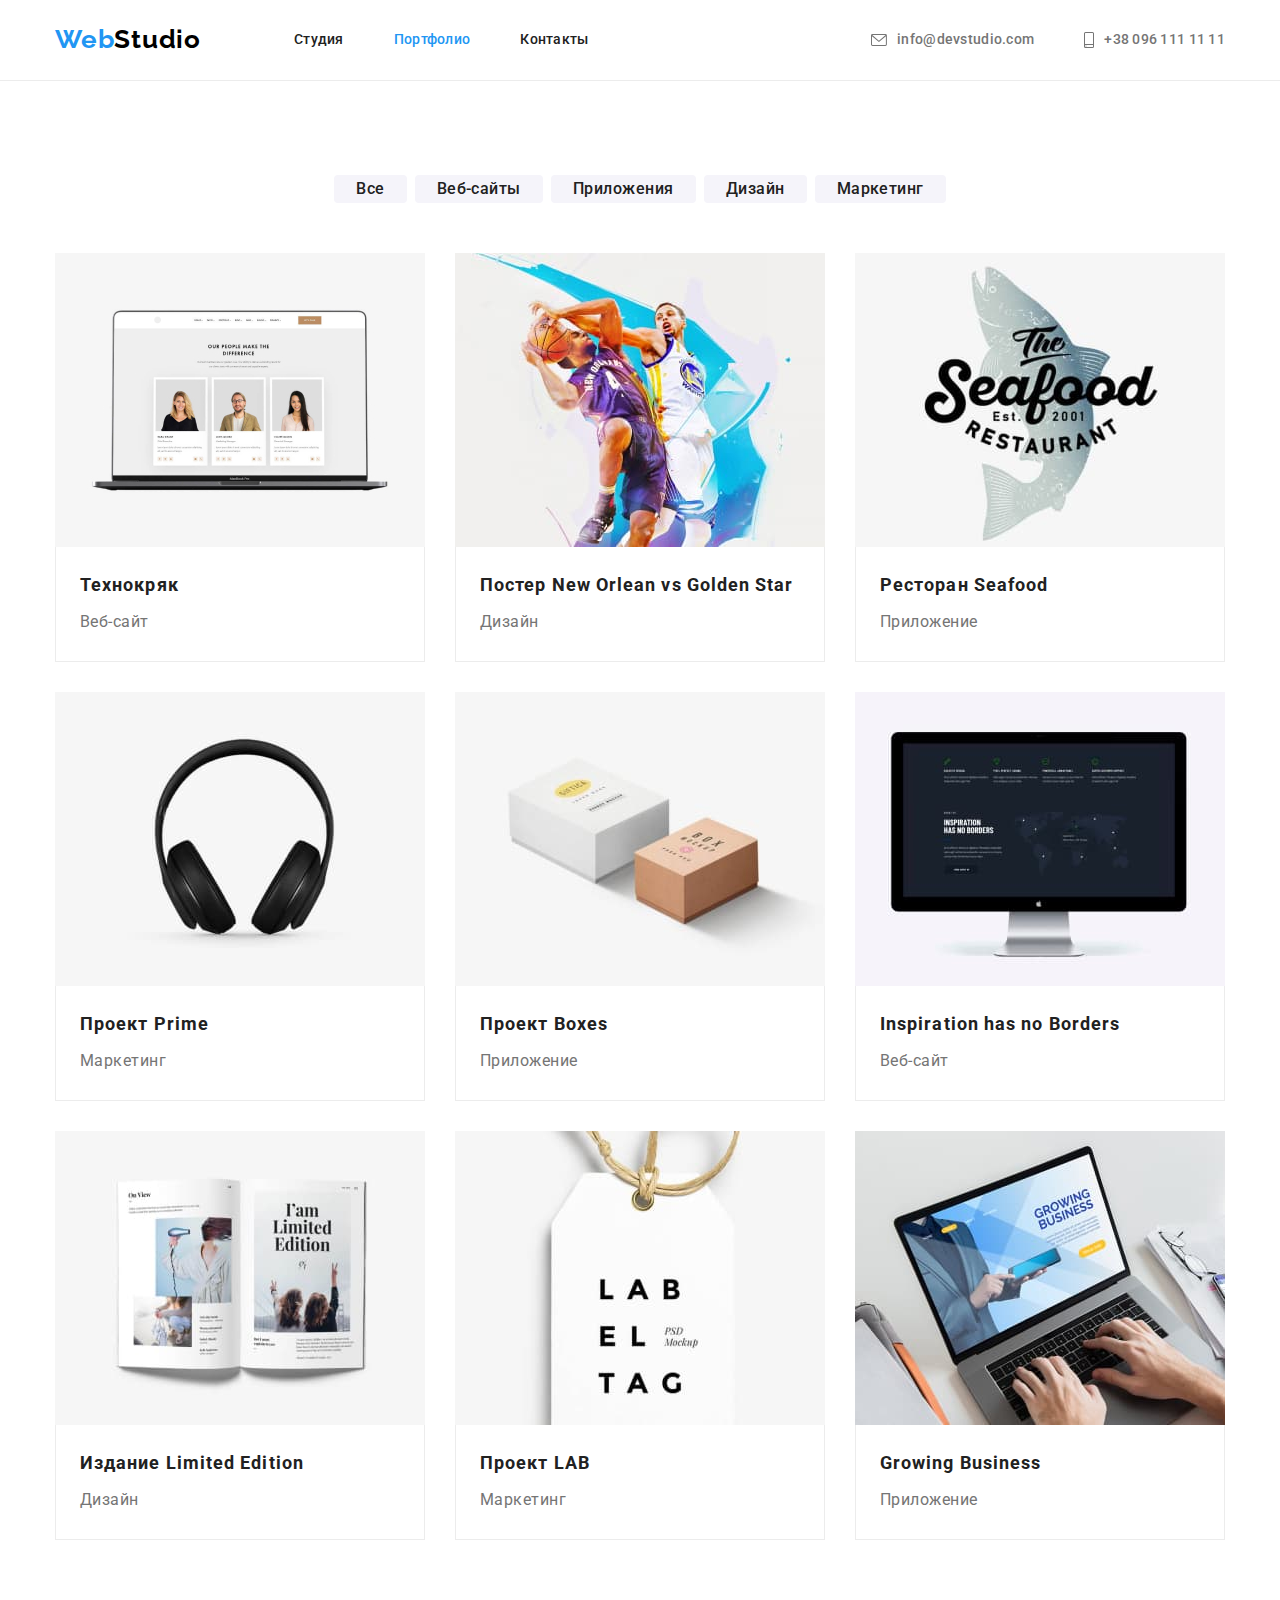
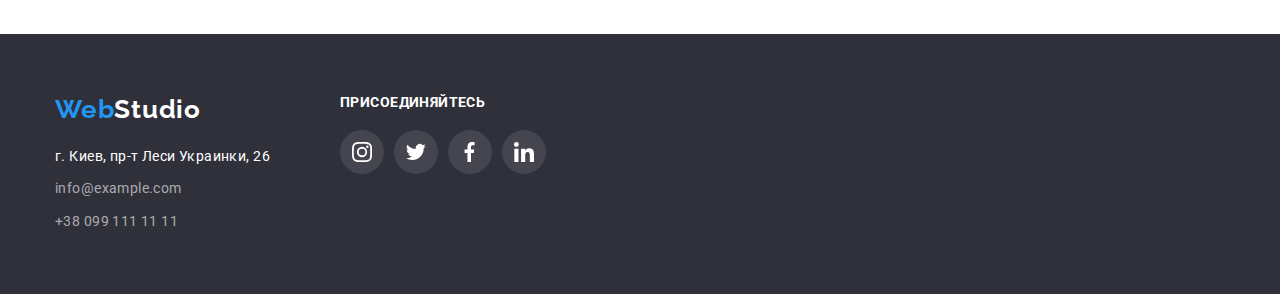
==== portfolio.html @ 7321fe00 "HW#4 - done" ====
<!DOCTYPE html>
<html lang="ru">
<head>
    <meta charset="UTF-8">
    <meta http-equiv="X-UA-Compatible" content="IE=edge">
    <meta name="viewport" content="width=device-width, initial-scale=1.0">
    <title>Document</title>
    <link rel="preconnect" href="https://fonts.googleapis.com">
    <link rel="preconnect" href="https://fonts.gstatic.com" crossorigin>
    <link href="https://fonts.googleapis.com/css2?family=Raleway:wght@700&family=Roboto:wght@400;500;700;900&display=swap"
        rel="stylesheet">
    <link rel="stylesheet" href="https://cdnjs.cloudflare.com/ajax/libs/modern-normalize/1.1.0/modern-normalize.min.css">
    <link rel="stylesheet" href="./styles.css">
</head>
<body>
<header>

    <div class="header-container container">
        <nav class="logo-nav-box">
            <a href="./index.html" class="header-logo">
                <span class="logo-part">Web</span>Studio
            </a>
            <ul class="site-nav list">
                <li class="site-nav-item"> <a href="./index.html" class="site-nav-link">Студия</a></li>
                <li class="site-nav-item"> <a href="./portfolio.html" class="site-nav-link-current">Портфолио</a></li>
                <li class="site-nav-item"> <a href="" class="site-nav-link">Контакты</a></li>
            </ul>
        </nav>

        <ul class="header-contacts list">
            <li class="header-contacts-item">
                <a href="maito:info@devstudio.com" class="header-contacts-link">
                    <svg class="mail-icon">
                        <use href="./images/sprite.svg#icon-envelope"></use>
                    </svg>
                    info@devstudio.com
                </a>
            </li>
            <li class="header-contacts-item">
                <a href="tel:+380961111111" class="header-contacts-link">
                    <svg class="tel-icon">
                        <use href="./images/sprite.svg#icon-smartphone"></use>
                    </svg>
                    +38 096 111 11 11
                </a>
            </li>
        </ul>
    </div>


</header>
    <main>
        <section class="filters section">
            <div class="filters-container container">
                <h1 class="filters-title">Фильтр страницы портфолио</h1>
                <ul class="secondary-button list">
                    <li class="secondary-button-item">
                        <button type=button class="button secondary"> Все </button>
                    </li>
                    <li class="secondary-button-item">
                        <button type=button class="button secondary"> Веб-сайты </button>
                    </li>
                    <li class="secondary-button-item">
                        <button type=button class="button secondary"> Приложения </button>
                    </li>
                    <li class="secondary-button-item">
                        <button type=button class="button secondary"> Дизайн </button>
                    </li>
                    <li class="secondary-button-item">
                        <button type=button class="button secondary"> Маркетинг </button>
                    </li>
                </ul>

                <ul class="portfolio list">
                    <li class="portfolio-link-item">
                        <a class="portfolio-link" href=""><img width="370" src="images/exempl-1.jpg" alt="leptop">
                            <div class="exemp-border">
                                <h2 class="portfolio-exempl-title list">Технокряк</h2>
                                <p class="portfolio-description list">Веб-сайт</p>
                            </div>
                            
                        </a>
                    </li>
                    <li class="portfolio-link-item">
                        <a class="portfolio-link" href=""><img width="370" src="images/exempl-2.jpg" alt="basketball poster">
                            <div class="exemp-border">
                                <h2 class="portfolio-exempl-title list">Постер New Orlean vs Golden Star</h2>
                                <p class="portfolio-description list">Дизайн</p>
                            </div>
                        </a>
                    </li>
                    <li class="portfolio-link-item">
                        <a class="portfolio-link" href=""><img width="370" src="images/exempl-3.jpg" alt="restaurant logo">
                            <div class="exemp-border">
                                <h2 class="portfolio-exempl-title list">Ресторан Seafood</h2>
                                <p class="portfolio-description list">Приложение</p>
                            </div>
                        </a>
                    </li>
                    <li class="portfolio-link-item">
                        <a class="portfolio-link" href=""><img width="370" src="images/exempl-4.jpg" alt="headset">
                            <div class="exemp-border">
                                <h2 class="portfolio-exempl-title list">Проект Prime</h2>
                                <p class="portfolio-description list">Маркетинг</p>
                            </div>
                        </a>
                    </li>
                    <li class="portfolio-link-item">
                        <a class="portfolio-link" href=""><img width="370" src="images/exempl-5.jpg" alt="paper box">
                            <div class="exemp-border">
                                <h2 class="portfolio-exempl-title list">Проект Boxes</h2>
                                <p class="portfolio-description list">Приложение</p>
                            </div>    
                        </a>
                    </li>
                    <li class="portfolio-link-item">
                        <a class="portfolio-link" href=""><img width="370" src="images/exempl-6.jpg" alt="monitor">
                            <div class="exemp-border">
                                <h2 class="portfolio-exempl-title list">Inspiration has no Borders</h2>
                                <p class="portfolio-description list">Веб-сайт</p>
                            </div>
                        </a>
                    </li>
                    <li class="portfolio-link-item">
                        <a class="portfolio-link" href=""><img width="370" src="images/exempl-7.jpg" alt="magazin">
                            <div class="exemp-border">
                                <h2 class="portfolio-exempl-title list">Издание Limited Edition</h2>
                                <p class="portfolio-description list">Дизайн</p>
                            </div>
                        </a>
                    </li>
                    <li class="portfolio-link-item">
                        <a class="portfolio-link" href=""> <img width="370" src="images/exempl-8.jpg" alt="label">
                            <div class="exemp-border">
                                <h2 class="portfolio-exempl-title list">Проект LAB</h2>
                                <p class="portfolio-description list">Маркетинг</p>
                            </div>
                        </a>
                    </li>
                    <li class="portfolio-link-item">
                        <a class="portfolio-link" href=""><img width="370" src="images/exempl-9.jpg" alt="notebook">
                            <div class="exemp-border">
                                <h2 class="portfolio-exempl-title list">Growing Business</h2>
                                <p class="portfolio-description list">Приложение</p>
                            </div>
                        </a>
                    </li>
                </ul>
            </div>
        </section>
        
        
    </main>
    <footer class="footer">
        <div class="container footer-flex-box">
            <div>
                <a href="./index.html" class="footer-logo">
                    <span class="logo-part">Web</span>Studio
                </a>
                <address class="contacts-list">
                    <ul class="contact-item list">
                        <li>
                            <a href="https://goo.gl/maps/RLkWnAHmGfpUnPQ57" class="map">
                                г. Киев, пр-т Леси Украинки, 26
                            </a>
                        </li>
                        <li>
                            <a href="mailto:info@example.com" class="contact">info@example.com</a>
                        </li>
                        <li>
                            <a href="tel:+380991111111" class="contact">+38 099 111 11 11</a>
                        </li>
                    </ul>
                </address>
            </div>
            <div class="footer-soxial-link-box">
                <h3 class="footer-social-link-text">присоединяйтесь</h3>
                <ul class="team-icon-list list">
                    <li>
                        <a class="icon-link" href="#">
                            <svg class="social-link-icon">
                                <use href="./images/sprite.svg#icon-instagram"> </use>
                            </svg>
                        </a>
                    </li>
                    <li>
                        <a class="icon-link" href="#">
                            <svg class="social-link-icon">
                                <use href="./images/sprite.svg#icon-twitter"> </use>
                            </svg>
                        </a>
                    </li>
                    <li>
                        <a class="icon-link" href="#">
                            <svg class="social-link-icon">
                                <use href="./images/sprite.svg#icon-fb"> </use>
                            </svg>
                        </a>
                    </li>
                    <li>
                        <a class="icon-link" href="#">
                            <svg class="social-link-icon">
                                <use href="./images/sprite.svg#icon-linkedin"> </use>
                            </svg>
                        </a>
                    </li>
                </ul>
            </div>
        </div>
    </footer>
</body>
</html>
---- styles.css ----
/* Main text color #212121 */
/* Secondari text color  #757575;  */
/* Logo text color #2196F3 */
/* Hero text color #FFFFFF; */
/* borders color #ECECEC */
/* Link text color rgba(255, 255, 255, 0.6);
/* Hero and footer background color #2F303A */
/*  Secondori background color #F5F4FA */

/* Raleway 700*/
/* Roboto 900 700 400 500 */

html {
  box-sizing: border-box;
}

*,
*::after,
*::before {
  box-sizing: inherit;
}

img {
  display: block;
  max-width: 100%;
  height: auto;
}

:root {
  --primary-text-color: #757575;
  --title-text-color: #212121;
  --focus-hover-color: #2196f3;
  --main-bgc-color: #fff;
  --secondari-bgc-color: #f5f4fa;
  --footer-bgc-color: #2f303a;
  --site-current-page-color: #2196f3;
  --button-primary-color: #2196f3;
  --button-text-primary-color: #fff;
  --button-bgc-secondary-color: #f5f4fa;
  --button-secondary-text-color: #212121;
  --main-borders-color: #ececec;
  --client-icon-main-color: #afb1b8;
  --client-icon-akcent-color: #2196f3;
}

body {
  color: var(--primary-text-color);
  background-color: var(--main-bgc-color);
  font-family: roboto, sans-serif;
}

header {
  border-bottom: 1px solid var(--main-borders-color);
}

.list {
  list-style: none;
  padding: 0;
  margin: 0;
}

.topic {
  font-weight: 700;
  font-size: 36px;
  line-height: 1.16;
  text-align: center;
  letter-spacing: 0.03em;
  margin-bottom: 50px;
}

.container {
  margin-left: auto;
  margin-right: auto;
  width: 1200px;
  padding: 0 15px;
}

.section {
  padding-top: 94px;
  padding-bottom: 94px;
}

/* Header elements */

.header-container {
  display: flex;
  align-items: center;
}

.logo-nav-box {
  display: flex;
  align-items: center;
}

/* Header LOGO */
.header-logo {
  color: #000;
  font-weight: 700;
  font-size: 26px;
  line-height: 1.2;
  font-family: raleway, sans-serif;
  letter-spacing: 0.03em;
  text-decoration: none;
  margin-right: 93px;
}

.header-logo:hover,
.header-logo:focus {
  color: var(--focus-hover-color);
}

.logo-part {
  color: #2196f3;
}

/* Site nav */
.site-nav {
  display: flex;
}

.site-nav-item:not(:last-child) {
  margin-right: 50px;
}

.site-nav-link {
  color: var(--title-text-color);
  text-decoration: none;
  display: block;
  padding-top: 32px;
  padding-bottom: 32px;
}

.site-nav-link-current {
  color: var(--site-current-page-color);
  text-decoration: none;
  display: block;
  padding-top: 32px;
  padding-bottom: 32px;
}

.site-nav-link:hover,
.site-nav-link:focus {
  color: var(--focus-hover-color);
}
.site-nav-link-current:hover,
.site-nav-link-current:focus {
  color: var(--focus-hover-color);
}

.header-contacts {
  display: flex;
  align-items: center;
  margin-left: auto;
}

.header-contacts-item:not(:last-child) {
  margin-right: 50px;
}
.site-nav,
.header-contacts {
  font-weight: 500;
  font-size: 14px;
  line-height: 1.14;
  letter-spacing: 0.02em;
}

/* Header Contacts */

.header-contacts-link {
  color: var(--primary-text-color);
  text-decoration: none;
  display: flex;
  align-items: center;
}

.mail-icon {
  width: 16px;
  height: 12px;
  margin-right: 10px;
  fill: currentColor;
}

.tel-icon {
  width: 10px;
  height: 16px;
  margin-right: 10px;
  fill: currentColor;
}

.header-contacts-link:hover,
.header-contacts-link:focus {
  color: var(--focus-hover-color);
}

/* Hero Section */

.hero {
  background-color: var(--footer-bgc-color);
  background-image: linear-gradient(
      to right,
      rgba(47, 48, 58, 0.4),
      rgba(47, 48, 58, 0.4)
    ),
    url(./images/hero-background-img.jpg);
  background-repeat: no-repeat;
  background-position: center;
  background-size: cover;
  height: 600px;
  max-width: 1600px;
  margin-left: auto;
  margin-right: auto;
  text-align: center;
  padding: 200px 0;
}

.hero-title {
  display: inline-block;
  margin-top: 0;
  margin-bottom: 30px;
  color: #fff;
  max-width: 696px;
  font-weight: 900;
  font-size: 44px;
  line-height: 1.36;
  letter-spacing: 0.06em;
  text-transform: uppercase;
}

.button {
  display: flex;
  margin: auto;
  border: 0px solid transparent;
}

.button.primary {
  background-color: var(--button-primary-color);
  color: var(--button-text-primary-color);
  font-family: "Roboto";
  font-weight: 700;
  font-size: 16px;
  line-height: 1.87;
  display: flex;
  align-items: center;
  letter-spacing: 0.06em;
  cursor: pointer;
  border-radius: 4px;
  padding-left: 32px;
  padding-right: 32px;
}

.button.primary:hover,
.button.primary:focus {
  background-color: #188ce8;
  color: var(--button-text-primary-color);
}

/* Features Section */

.features-main-title,
.filters-title {
  position: absolute;
  width: 1px;
  height: 1px;
  margin: -1px;
  border: 0;
  padding: 0;
  white-space: nowrap;
  clip-path: inset(100%);
  clip: rect(0 0 0 0);
  overflow: hidden;
}

.features-flex-box {
  display: flex;
  flex-wrap: wrap;
  justify-content: space-between;
}

.features-item {
  width: 270px;
}

.features-title {
  color: var(--title-text-color);
  font-weight: 700;
  font-size: 14px;
  line-height: 1.14;
  letter-spacing: 0.03em;
  text-transform: uppercase;
  margin-bottom: 10px;
}

.features-text {
  font-size: 14px;
  line-height: 1.71;
  letter-spacing: 0.03em;
}

/* What We Do Section */

.tasks {
  padding-top: 0;
}

.tasks-title {
  color: var(--title-text-color);
  margin-top: 0;
}

.tasks-flex-box {
  display: flex;
  justify-content: space-between;
}

/* Team */

.team {
  background-color: var(--secondari-bgc-color);
}

.team-container {
  text-align: center;
}

.team-flex-box {
  display: flex;
  justify-content: space-between;
}

.team-member {
  background-color: var(--main-bgc-color);
  width: 270px;
}

.team-title,
.name {
  color: var(--title-text-color);
}

.team-name-title {
  padding: 30px 0;
}

.name {
  display: block;
  margin: 0;
  font-weight: 500;
  font-size: 16px;
  line-height: 1.18;
  text-align: center;
  letter-spacing: 0.03em;
}

.work-title {
  display: block;
  margin-top: 10px;
  font-size: 16px;
  line-height: 1.18;
  text-align: center;
  letter-spacing: 0.03em;
}

.team-icon-list {
  display: flex;
  justify-content: center;
  margin-top: 16px;
  padding: 0;
}

.social-link-icon {
  width: 20px;
  height: 20px;
}

.team-icon-link {
  display: flex;
  justify-content: center;
  align-items: center;
  height: 44px;
  width: 44px;
  background-color: var(--main-bgc-color);
  border-radius: 50%;
  margin-right: 10px;
  fill: var(--client-icon-main-color);
}

.team-icon-link:hover,
.team-icon-link:focus {
  background-color: var(--client-icon-akcent-color);
  fill: var(--main-bgc-color);
}

/* Clients section */

.clients-main-title {
  color: var(--title-text-color);
  margin-top: 0;
}

.client {
  display: flex;
  justify-content: space-between;
}

.client-box {
  display: flex;
  fill: var(--client-icon-main-color);
  width: 170px;
  height: 92px;
  padding: 16px 32px;
  border: 1px solid var(--client-icon-main-color);
  border-radius: 3px;
}

.client-box:not(:last-child) {
  margin-right: 30px;
}

.client-box:hover,
.client-box:focus {
  display: flex;
  fill: var(--client-icon-akcent-color);
  width: 170px;
  height: 92px;
  padding: 16px 32px;
  border: 1px solid var(--client-icon-akcent-color);
  border-radius: 3px;
}

.features-icon {
  display: flex;
  background-color: var(--secondari-bgc-color);
  width: 270px;
  height: 120px;
  padding: 25px 100px;
  border-radius: 3px;
  margin-bottom: 30px;
}

/* Portfolio Pages */
/* Filters Button */

.secondary-button {
  display: flex;
  justify-content: center;
  margin-bottom: 50px;
}

.secondary-button-item:not(:last-child) {
  margin-right: 8px;
}

.button.secondary {
  background-color: var(--button-bgc-secondary-color);
  color: var(--button-secondary-text-color);
  font-family: "Roboto";
  font-weight: 500;
  font-size: 16px;
  line-height: 1.62;
  text-align: center;
  letter-spacing: 0.03em;
  cursor: pointer;
  border-radius: 4px;
  padding-left: 22px;
  padding-right: 22px;
}

.button.secondary:hover,
.button.secondary:focus {
  background-color: var(--button-primary-color);
  color: var(--button-text-primary-color);
}
/* Portfolio exempls */
.portfolio-exempl-title {
  color: var(--title-text-color);
  font-weight: 700;
  font-size: 18px;
  line-height: 2;
  letter-spacing: 0.06em;
}
.exemp-border {
  border-left: 1px solid var(--main-borders-color);
  border-right: 1px solid var(--main-borders-color);
  border-bottom: 1px solid var(--main-borders-color);
  padding-left: 24px;
  padding-top: 20px;
  padding-bottom: 24px;
  padding-right: 20px;
}

.portfolio {
  display: flex;
  flex-wrap: wrap;
}

.portfolio-link-item {
  margin-right: 30px;
  margin-bottom: 30px;
  width: 370px;
}

.portfolio-link-item:nth-child(3n) {
  margin-right: 0;
}

.portfolio-link-item:nth-last-child(-n + 3) {
  margin-bottom: 0px;
}

.portfolio-link {
  text-decoration: none;
}

.portfolio-link:hover,
.portfolio-link:focus {
  background-color: var(--main-bgc-color);
  color: var(--focus-hover-color);
}

.portfolio-description {
  color: var(--primary-text-color);
  margin-top: 4px;
  font-size: 16px;
  line-height: 1.87;
  letter-spacing: 0.03em;
  display: block;
}

/* Footer */
/* Logo + Contacts */

.footer-logo {
  display: inline-block;
  margin-bottom: 20px;
  color: #fff;
  font-family: "Raleway";
  font-weight: 700;
  font-size: 26px;
  line-height: 1.19;
  letter-spacing: 0.03em;
  text-decoration: none;
}

.footer-logo:hover,
.footer-logo:focus {
  color: var(--focus-hover-color);
}

.footer {
  background-color: var(--footer-bgc-color);
  padding-top: 60px;
  padding-bottom: 60px;
  display: flex;
}

.map {
  display: inline-block;
  color: var(--button-text-primary-color);
  font-size: 14px;
  line-height: 1.71;
  letter-spacing: 0.03em;
  text-decoration: none;
  font-style: normal;
}

.map:hover,
.map:focus {
  color: var(--focus-hover-color);
}

.contact {
  display: inline-block;
  color: rgba(255, 255, 255, 0.6);
  font-size: 14px;
  line-height: 1.71;
  letter-spacing: 0.03em;
  text-decoration: none;
  font-style: normal;
}
.contact:hover,
.contact:focus {
  color: var(--focus-hover-color);
}

.contact-item li:not(:last-child) {
  margin-bottom: 9px;
}

.footer-flex-box {
  display: flex;
}

/* Footer Social Links */

.footer-soxial-link-box {
  margin-left: 70px;
}

.footer-social-link-text {
  font-family: "Roboto";
  font-size: 14px;
  line-height: 16px;
  letter-spacing: 0.03em;
  text-transform: uppercase;
  margin-top: 0;
  margin-bottom: 20px;
  color: var(--button-text-primary-color);
}

.footer .icon-link {
  display: flex;
  justify-content: center;
  align-items: center;
  height: 44px;
  width: 44px;
  background-color: rgba(255, 255, 255, 0.1);
  border-radius: 50%;
  margin-right: 10px;
  fill: var(--button-text-primary-color);
}

.footer .icon-link:hover,
.footer .icon-link:focus {
  background-color: var(--client-icon-akcent-color);
  fill: var(--main-bgc-color);
}
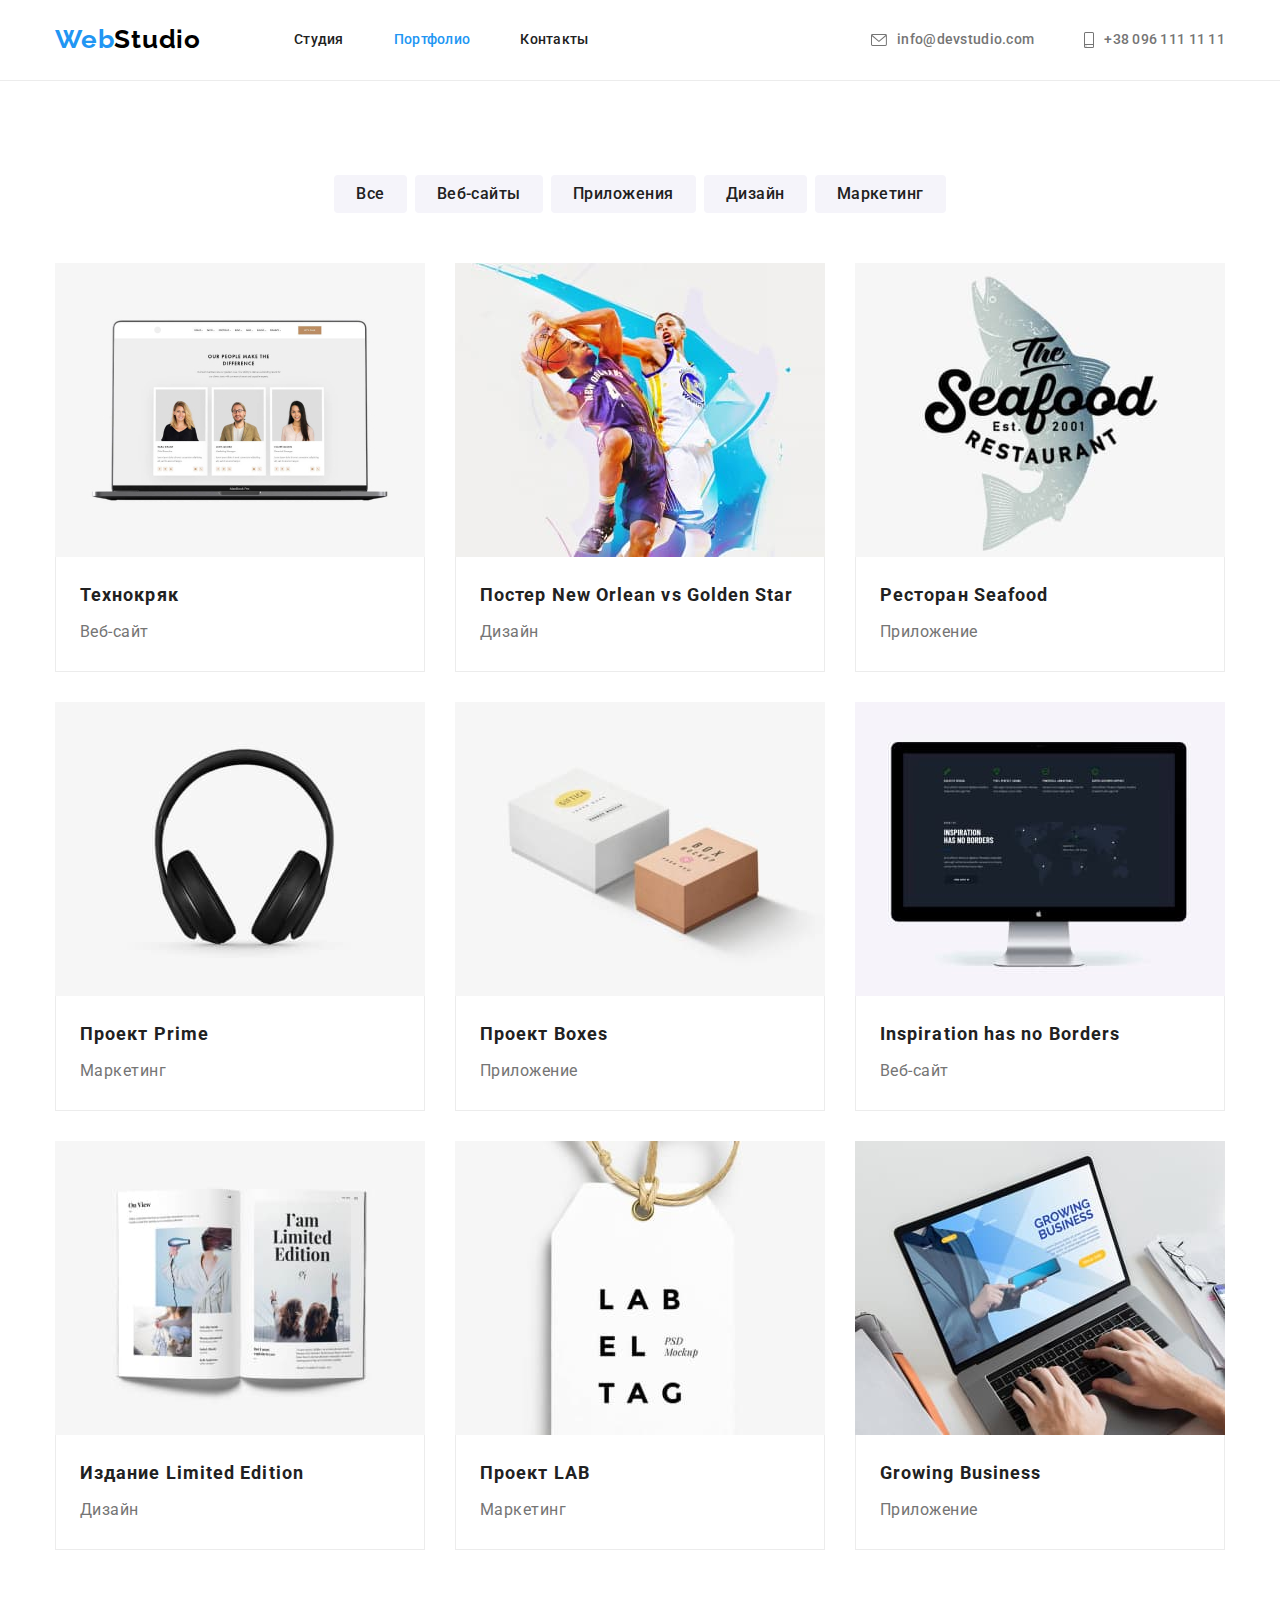
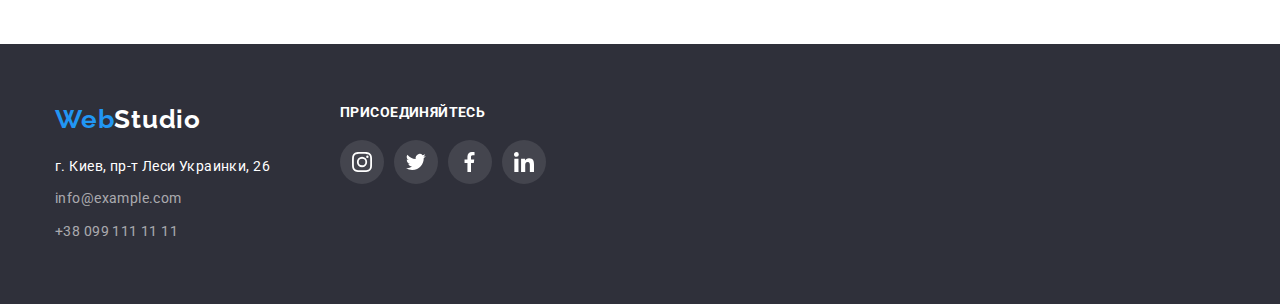
==== commit 3a156400: "HW#4 - correction" ====
--- a/portfolio.html
+++ b/portfolio.html
@@ -78,9 +78,9 @@
                                 <h2 class="portfolio-exempl-title list">Технокряк</h2>
                                 <p class="portfolio-description list">Веб-сайт</p>
                             </div>
-                            
-                        </a>
-                    </li>
+                        </a>
+                    </li>
+
                     <li class="portfolio-link-item">
                         <a class="portfolio-link" href=""><img width="370" src="images/exempl-2.jpg" alt="basketball poster">
                             <div class="exemp-border">
@@ -89,6 +89,7 @@
                             </div>
                         </a>
                     </li>
+
                     <li class="portfolio-link-item">
                         <a class="portfolio-link" href=""><img width="370" src="images/exempl-3.jpg" alt="restaurant logo">
                             <div class="exemp-border">
@@ -97,6 +98,7 @@
                             </div>
                         </a>
                     </li>
+
                     <li class="portfolio-link-item">
                         <a class="portfolio-link" href=""><img width="370" src="images/exempl-4.jpg" alt="headset">
                             <div class="exemp-border">
@@ -105,6 +107,7 @@
                             </div>
                         </a>
                     </li>
+
                     <li class="portfolio-link-item">
                         <a class="portfolio-link" href=""><img width="370" src="images/exempl-5.jpg" alt="paper box">
                             <div class="exemp-border">
@@ -113,6 +116,7 @@
                             </div>    
                         </a>
                     </li>
+
                     <li class="portfolio-link-item">
                         <a class="portfolio-link" href=""><img width="370" src="images/exempl-6.jpg" alt="monitor">
                             <div class="exemp-border">
@@ -121,6 +125,7 @@
                             </div>
                         </a>
                     </li>
+
                     <li class="portfolio-link-item">
                         <a class="portfolio-link" href=""><img width="370" src="images/exempl-7.jpg" alt="magazin">
                             <div class="exemp-border">
@@ -129,6 +134,7 @@
                             </div>
                         </a>
                     </li>
+
                     <li class="portfolio-link-item">
                         <a class="portfolio-link" href=""> <img width="370" src="images/exempl-8.jpg" alt="label">
                             <div class="exemp-border">
@@ -137,6 +143,7 @@
                             </div>
                         </a>
                     </li>
+
                     <li class="portfolio-link-item">
                         <a class="portfolio-link" href=""><img width="370" src="images/exempl-9.jpg" alt="notebook">
                             <div class="exemp-border">
@@ -145,6 +152,7 @@
                             </div>
                         </a>
                     </li>
+
                 </ul>
             </div>
         </section>
@@ -175,29 +183,29 @@
             </div>
             <div class="footer-soxial-link-box">
                 <h3 class="footer-social-link-text">присоединяйтесь</h3>
-                <ul class="team-icon-list list">
-                    <li>
+                <ul class="icon-list list">
+                    <li class="list-icon-link">
                         <a class="icon-link" href="#">
                             <svg class="social-link-icon">
                                 <use href="./images/sprite.svg#icon-instagram"> </use>
                             </svg>
                         </a>
                     </li>
-                    <li>
+                    <li class="list-icon-link">
                         <a class="icon-link" href="#">
                             <svg class="social-link-icon">
                                 <use href="./images/sprite.svg#icon-twitter"> </use>
                             </svg>
                         </a>
                     </li>
-                    <li>
+                    <li class="list-icon-link">
                         <a class="icon-link" href="#">
                             <svg class="social-link-icon">
                                 <use href="./images/sprite.svg#icon-fb"> </use>
                             </svg>
                         </a>
                     </li>
-                    <li>
+                    <li class="list-icon-link">
                         <a class="icon-link" href="#">
                             <svg class="social-link-icon">
                                 <use href="./images/sprite.svg#icon-linkedin"> </use>
--- a/styles.css
+++ b/styles.css
@@ -330,6 +330,9 @@
 .team-member {
   background-color: var(--main-bgc-color);
   width: 270px;
+  box-shadow: 0px 1px 3px rgba(0, 0, 0, 0.12), 0px 1px 1px rgba(0, 0, 0, 0.14),
+    0px 2px 1px rgba(0, 0, 0, 0.2);
+  border-radius: 0px 0px 4px 4px;
 }
 
 .team-title,
@@ -380,8 +383,11 @@
   width: 44px;
   background-color: var(--main-bgc-color);
   border-radius: 50%;
+  fill: var(--client-icon-main-color);
+}
+
+.list-icon-link:not(:last-child) {
   margin-right: 10px;
-  fill: var(--client-icon-main-color);
 }
 
 .team-icon-link:hover,
@@ -407,9 +413,15 @@
   fill: var(--client-icon-main-color);
   width: 170px;
   height: 92px;
-  padding: 16px 32px;
+  align-items: center;
+  justify-content: center;
   border: 1px solid var(--client-icon-main-color);
   border-radius: 3px;
+}
+
+.client-icon {
+  height: 60px;
+  width: 106px;
 }
 
 .client-box:not(:last-child) {
@@ -427,14 +439,20 @@
   border-radius: 3px;
 }
 
-.features-icon {
+.features-icon-box {
   display: flex;
   background-color: var(--secondari-bgc-color);
   width: 270px;
   height: 120px;
-  padding: 25px 100px;
+  align-items: center;
+  justify-content: center;
   border-radius: 3px;
   margin-bottom: 30px;
+}
+
+.features-icon {
+  width: 70px;
+  height: 70px;
 }
 
 /* Portfolio Pages */
@@ -461,23 +479,51 @@
   letter-spacing: 0.03em;
   cursor: pointer;
   border-radius: 4px;
-  padding-left: 22px;
-  padding-right: 22px;
+  padding: 6px 22px;
 }
 
 .button.secondary:hover,
 .button.secondary:focus {
   background-color: var(--button-primary-color);
   color: var(--button-text-primary-color);
+  box-shadow: 0px 3px 1px rgba(0, 0, 0, 0.1), 0px 1px 2px rgba(0, 0, 0, 0.08),
+    0px 2px 2px rgba(0, 0, 0, 0.12);
+  border-radius: 4px;
 }
 /* Portfolio exempls */
-.portfolio-exempl-title {
-  color: var(--title-text-color);
-  font-weight: 700;
-  font-size: 18px;
-  line-height: 2;
-  letter-spacing: 0.06em;
-}
+
+.portfolio {
+  display: flex;
+  flex-wrap: wrap;
+}
+
+.portfolio-link-item {
+  margin-right: 30px;
+  margin-bottom: 30px;
+  width: 370px;
+}
+
+.portfolio-link-item:nth-child(3n) {
+  margin-right: 0;
+}
+
+.portfolio-link-item:nth-last-child(-n + 3) {
+  margin-bottom: 0px;
+}
+
+.portfolio-link {
+  display: block;
+  text-decoration: none;
+}
+
+.portfolio-link:hover,
+.portfolio-link:focus {
+  background-color: var(--main-bgc-color);
+  color: var(--focus-hover-color);
+  box-shadow: 0px 1px 1px rgba(0, 0, 0, 0.12), 0px 4px 4px rgba(0, 0, 0, 0.06),
+    1px 4px 6px rgba(0, 0, 0, 0.16);
+}
+
 .exemp-border {
   border-left: 1px solid var(--main-borders-color);
   border-right: 1px solid var(--main-borders-color);
@@ -488,33 +534,12 @@
   padding-right: 20px;
 }
 
-.portfolio {
-  display: flex;
-  flex-wrap: wrap;
-}
-
-.portfolio-link-item {
-  margin-right: 30px;
-  margin-bottom: 30px;
-  width: 370px;
-}
-
-.portfolio-link-item:nth-child(3n) {
-  margin-right: 0;
-}
-
-.portfolio-link-item:nth-last-child(-n + 3) {
-  margin-bottom: 0px;
-}
-
-.portfolio-link {
-  text-decoration: none;
-}
-
-.portfolio-link:hover,
-.portfolio-link:focus {
-  background-color: var(--main-bgc-color);
-  color: var(--focus-hover-color);
+.portfolio-exempl-title {
+  color: var(--title-text-color);
+  font-weight: 700;
+  font-size: 18px;
+  line-height: 2;
+  letter-spacing: 0.06em;
 }
 
 .portfolio-description {
@@ -528,6 +553,11 @@
 
 /* Footer */
 /* Logo + Contacts */
+.footer {
+  background-color: var(--footer-bgc-color);
+  padding-top: 60px;
+  padding-bottom: 60px;
+}
 
 .footer-logo {
   display: inline-block;
@@ -546,13 +576,6 @@
   color: var(--focus-hover-color);
 }
 
-.footer {
-  background-color: var(--footer-bgc-color);
-  padding-top: 60px;
-  padding-bottom: 60px;
-  display: flex;
-}
-
 .map {
   display: inline-block;
   color: var(--button-text-primary-color);
@@ -607,6 +630,12 @@
   color: var(--button-text-primary-color);
 }
 
+.footer .icon-list {
+  display: flex;
+  justify-content: center;
+  padding: 0;
+}
+
 .footer .icon-link {
   display: flex;
   justify-content: center;
@@ -615,7 +644,6 @@
   width: 44px;
   background-color: rgba(255, 255, 255, 0.1);
   border-radius: 50%;
-  margin-right: 10px;
   fill: var(--button-text-primary-color);
 }
 
